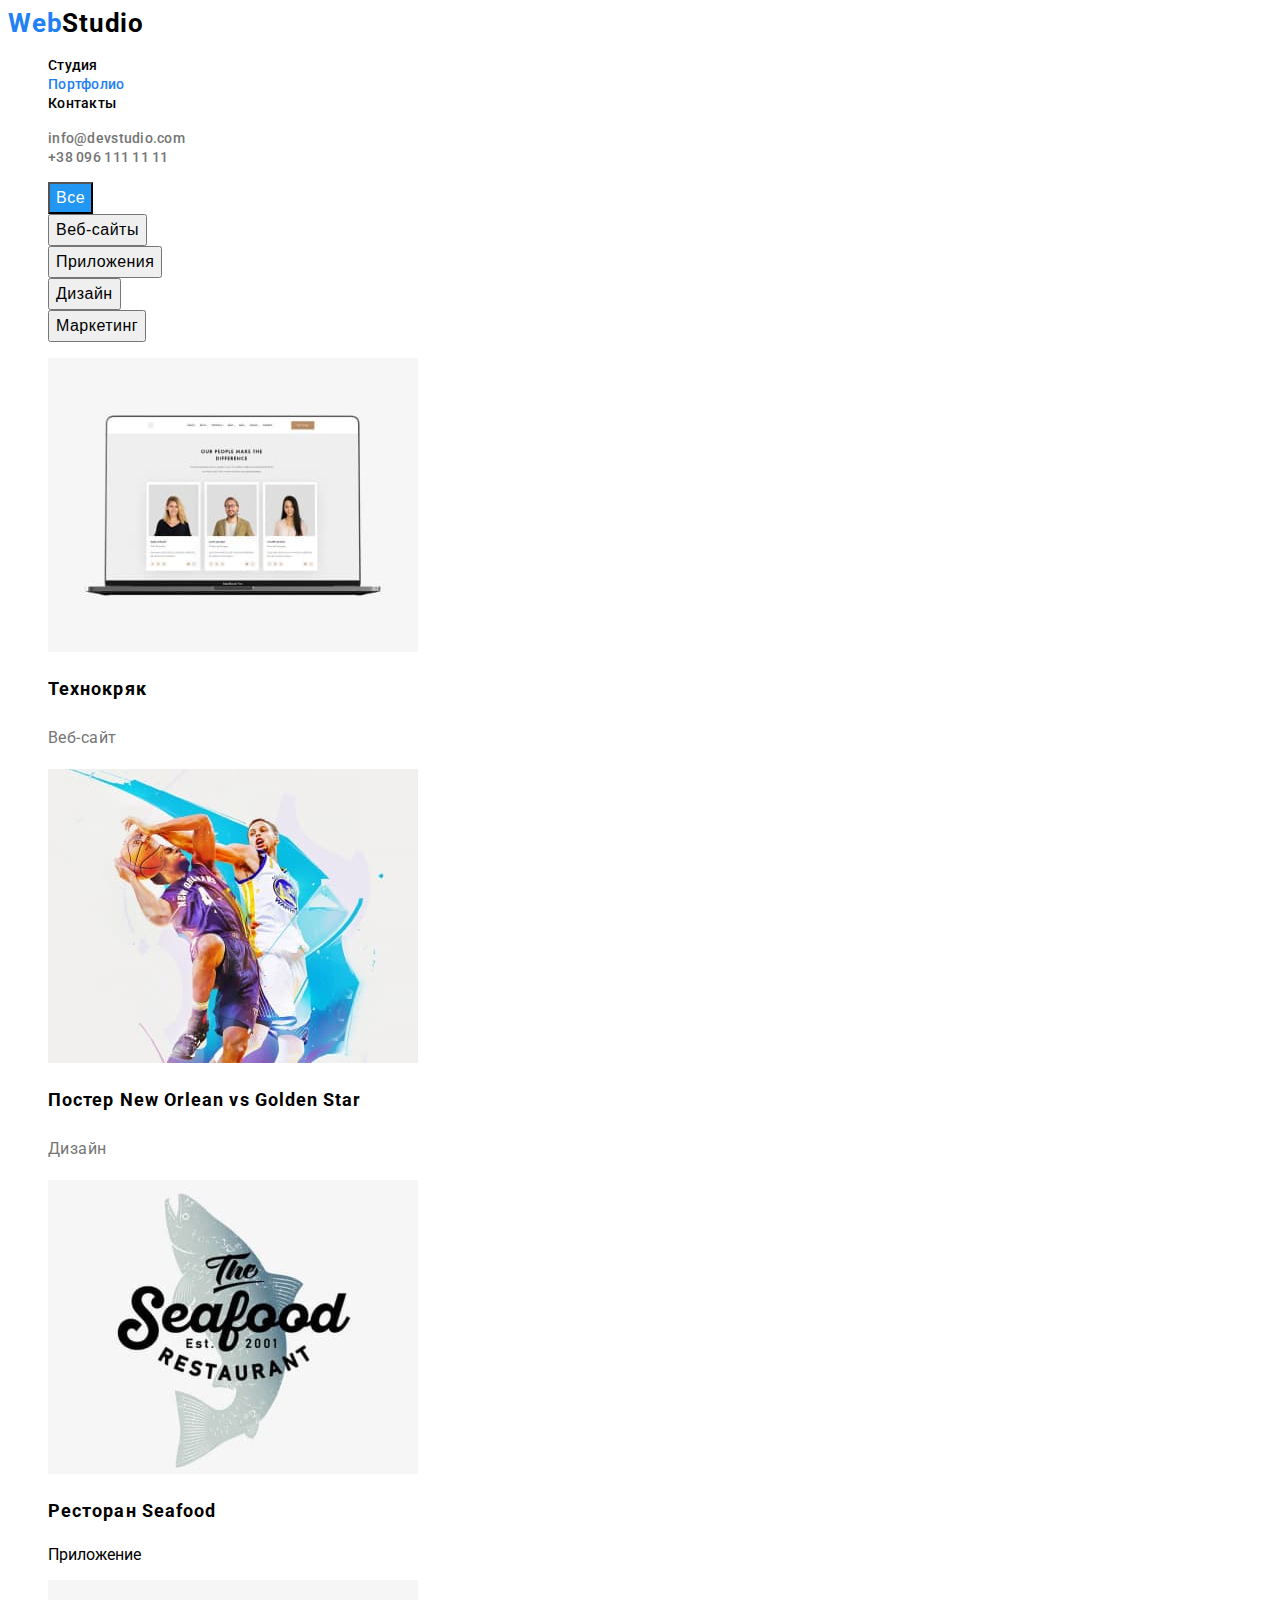
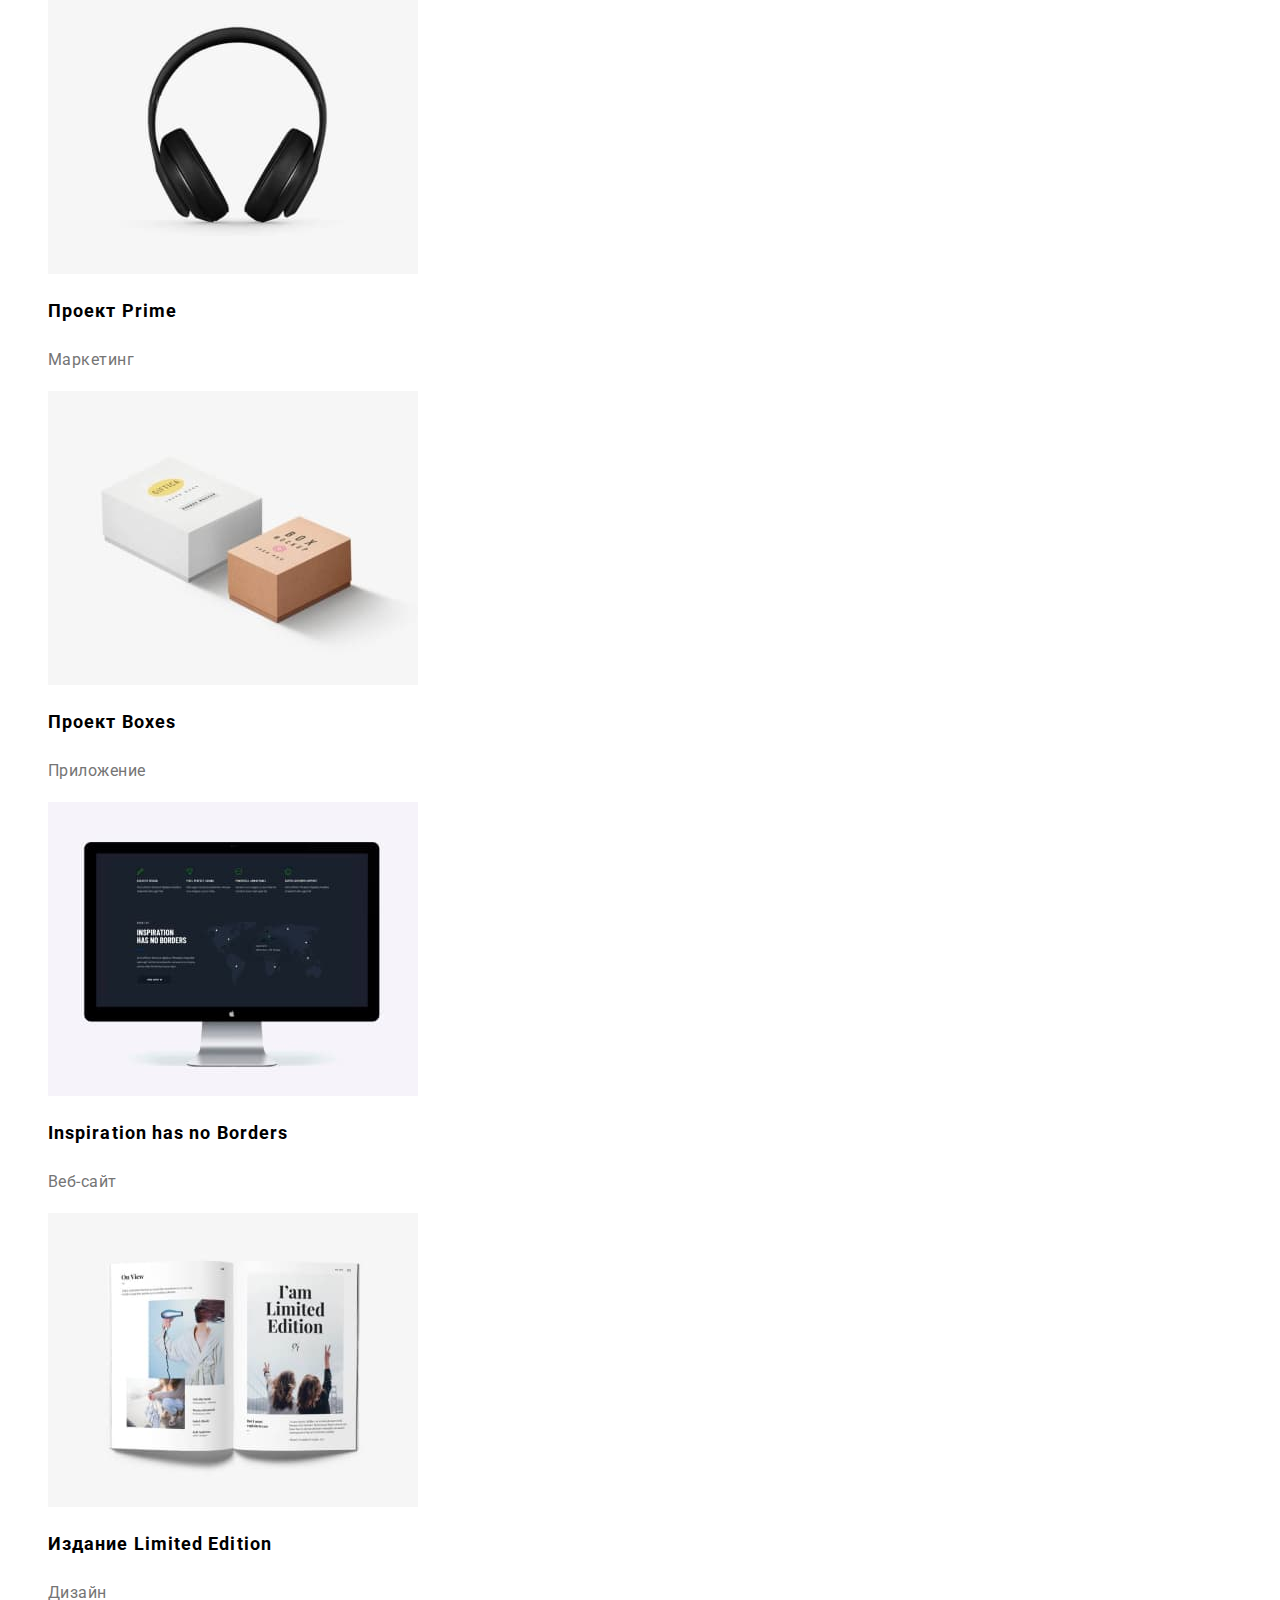
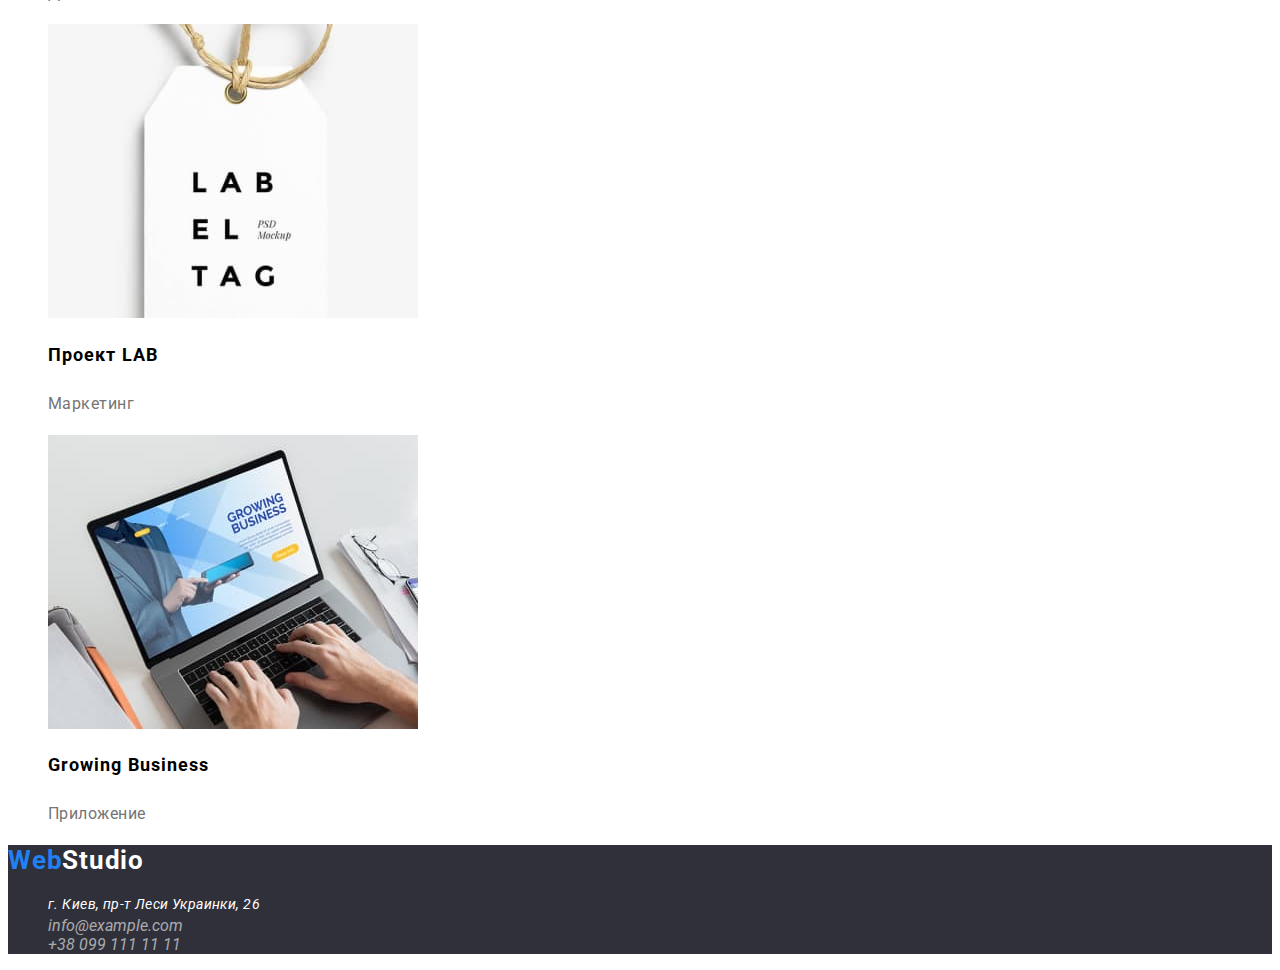
==== portfolio.html @ 6a4ec9ba "homework-2" ====
<!DOCTYPE html>
<html lang="en">
  <head>
    <meta charset="UTF-8" />
    <meta http-equiv="X-UA-Compatible" content="IE=edge" />
    <meta name="viewport" content="width=device-width, initial-scale=1.0" />
    <title>Portfolio</title>
    <!--Fonts starts-->
    <link rel="preconnect" href="https://fonts.googleapis.com" />
    <link rel="preconnect" href="https://fonts.gstatic.com" crossorigin />
    <link
      href="https://fonts.googleapis.com/css2?family=Raleway:wght@700&family=Roboto:wght@400;500;700;900&display=swap"
      rel="stylesheet"
    />
    <link rel="stylesheet" href="./css/style.css" />
    <!--Fonts ends-->
  </head>
  <body>
    <!--Header-->
    <header class="header">
      <a class="site-logo link" href="./index.html"><span class="letter">Web</span>Studio</a>
      <nav class="header-nav">
        <ul class="list">
          <li class="header-item">
            <a class="header-link link" href="./index.html">Студия</a>
          </li>
          <li class="header-item">
            <a class="header-link letter link" href="./portfolio.html">Портфолио</a>
          </li>
          <li class="header-item">
            <a class="header-link link" href="#">Контакты</a>
          </li>
        </ul>
      </nav>
      <ul class="list">
        <li class="header-item">
          <a class="header-phone link" href="mailto:info@devstudio.com">info@devstudio.com</a>
        </li>
        <li>
          <a class="header-e-mail link" href="tel:+380961111111">+38 096 111 11 11</a>
        </li>
      </ul>
    </header>
    <!--Main-->
    <main>
      <section>
        <h1 class="hidden">Portfolio</h1>
        <ul class="list">
          <li>
            <button class="portfolio-btn portfolio-another-btn" type="button">Все</button>
          </li>
          <li>
            <button class="portfolio-btn" type="button">Веб-сайты</button>
          </li>
          <li>
            <button class="portfolio-btn" type="button">Приложения</button>
          </li>
          <li>
            <button class="portfolio-btn" type="button">Дизайн</button>
          </li>
          <li>
            <button class="portfolio-btn" type="button">Маркетинг</button>
          </li>
        </ul>
        <ul class="list">
          <li>
            <a class="link" href="#">
              <p class="hidden">
                Технокряк это современная площадка распространения коронавируса. Компании используют
                эту платформу для цифрового шпионажа и атак на защищённые сервера конкурентов.
              </p>
              <img
                class="portfolio-img"
                src="./images/portfolio/1.jpg"
                alt="1"
                width="370"
                height="294"
              />
              <h2 class="portfolio-title">Технокряк</h2>
              <p class="portfolio-description">Веб-сайт</p>
            </a>
          </li>
          <li>
            <img
              class="portfolio-img"
              src="./images/portfolio/2.jpg"
              alt="2"
              width="370"
              height="294"
            />
            <h2 class="portfolio-title">Постер New Orlean vs Golden Star</h2>
            <p class="portfolio-description">Дизайн</p>
          </li>
          <li>
            <img
              class="portfolio-img"
              src="./images/portfolio/3.jpg"
              alt="3"
              width="370"
              height="294"
            />
            <h2 class="portfolio-title">Ресторан Seafood</h2>
            <p>Приложение</p>
          </li>
          <li>
            <img
              class="portfolio-img"
              src="./images/portfolio/4.jpg"
              alt="4"
              width="370"
              height="294"
            />
            <h2 class="portfolio-title">Проект Prime</h2>
            <p class="portfolio-description">Маркетинг</p>
          </li>
          <li>
            <img
              class="portfolio-img"
              src="./images/portfolio/5.jpg"
              alt="5"
              width="370"
              height="294"
            />
            <h2 class="portfolio-title">Проект Boxes</h2>
            <p class="portfolio-description">Приложение</p>
          </li>
          <li>
            <img
              class="portfolio-img"
              src="./images/portfolio/6.jpg"
              alt="6"
              width="370"
              height="294"
            />
            <h2 class="portfolio-title">Inspiration has no Borders</h2>
            <p class="portfolio-description">Веб-сайт</p>
          </li>
          <li>
            <img
              class="portfolio-img"
              src="./images/portfolio/7.jpg"
              alt="7"
              width="370"
              height="294"
            />
            <h2 class="portfolio-title">Издание Limited Edition</h2>
            <p class="portfolio-description">Дизайн</p>
          </li>
          <li>
            <img
              class="portfolio-img"
              src="./images/portfolio/8.jpg"
              alt="8"
              width="370"
              height="294"
            />
            <h2 class="portfolio-title">Проект LAB</h2>
            <p class="portfolio-description">Маркетинг</p>
          </li>
          <li>
            <img
              class="portfolio-img"
              src="./images/portfolio/9.jpg"
              alt="9"
              width="370"
              height="294"
            />
            <h2 class="portfolio-title">Growing Business</h2>
            <p class="portfolio-description">Приложение</p>
          </li>
        </ul>
      </section>
    </main>
    <!--Footer-->
    <footer class="footer">
      <a class="site-logo studio link" href="./index.html"
        ><span class="letter">Web</span>Studio
      </a>
      <address class="footer-address">
        <ul class="list">
          <li class="footer-item link">
            <a
              class="footer-link link"
              href="https://goo.gl/maps/92d465dwehXUen789"
              target="_blank"
              rel="noopener noreferrer"
              >г. Киев, пр-т Леси Украинки, 26</a
            >
          </li>
          <li class="footer-item link">
            <a
              class="footer-communication footer-communication-color link"
              href="mailto:info@example.com"
              >info@example.com</a
            >
          </li>
          <li class="footer-item link">
            <a class="footer-communication footer-communication-color link" href="tel:+380991111111"
              >+38 099 111 11 11</a
            >
          </li>
        </ul>
      </address>
    </footer>
  </body>
</html>
---- css/style.css ----
:root {
    /* fonts */
    --main-font: 'Roboto', sans-serif;
    --secondary-font: 'Raleway'', sans-serif;
  
    /* text colors */
    --main-txt-cl: #212121;
    --accent-txt-cl: #2196F3;
    --btn-txt-cl: #ffffff;
  
    /* bg colors */
    --grey-bg-cl: #F5F4FA;
    --white-bg-cl: #FFFFFF;
    --black-bg-cl: #2F303A;
  
    /* others */
  }

body {
    font-family: var(--main-font);
    color: var(--main-txt-cl);
}

/*Reset styles*/

.list {
    list-style: none;
}

.link {
    text-decoration: none;
    color: currentColor;
}   

/*Base styles*/

.hidden {
    display: none;
}

.letter {
    color: #2180f3;
}

.main-title {
    font-size: 44px;
    line-height: 60px;
    letter-spacing: 0.06em;
    text-transform: uppercase;
    color: #ffff;
}

.section-title {
    font-size: 36px;
    line-height: 42px;
    letter-spacing: 0.03em;
}

.main-btn {
    font-family: var(--main-font);
    font-weight: 700;
    font-size: 16px;
    line-height: 30px;
    display: flex;
    align-items: center;
    text-align: center;
    letter-spacing: 0.06em;
    cursor: pointer;
    background-color: var(--accent-txt-cl);
    color: #FFFFFF;
}

.main-btn:hover,
.main-btn:focus {
    color: var(--btn-txt-cl);
    background-color: #2180f3;
}

/*Header*/

.site-logo {
    font-family: var(--secondary-font);
    font-weight: 700;
    font-size: 26px;
    line-height: 31px;
    letter-spacing: 0.03em;
}

.studio {
    color: #FFFFFF;
}

.header-link {
    font-weight: 500;
    font-size: 14px;
    line-height: 16px;
    letter-spacing: 0.02em;
}

.header-phone,
.header-e-mail {
    font-weight: 500;
    font-size: 14px;
    line-height: 16px;
    letter-spacing: 0.02em;
    color: #757575;
}

.header-link:hover,
.header-link:focus,
.header-phone:hover,
.header-phone:focus,
.header-e-mail:hover,
.header-e-mail:focus {
    color: var(--accent-txt-cl);
}

.header-link:current {
    color: var(--accent-txt-cl);
}

/*Main*/ 

.main {
    background-color: var(--black-bg-cl);
}

/*Peculiarities*/

.peculiarities-title {
    font-weight: 700;
    font-size: 14px;
    line-height: 16px;
    letter-spacing: 0.03em;
    text-transform: uppercase;
}

.peculiarities-text {
    font-size: 14px;
    line-height: 24px;
    letter-spacing: 0.03em;
    color: #757575;
}

/*Our Team*/

.our-team {
    background-color: var(--grey-bg-cl);
}

.our-team-stuff {
    font-weight: 500;
    font-size: 16px;
    line-height: 19px;
    letter-spacing: 0.03em;
}

.our-team-professions {
    font-size: 16px;
    line-height: 19px;
    letter-spacing: 0.03em;
    color: #757575;
}

/*Footer*/

.footer {
    background-color: var(--black-bg-cl);
}

.footer-link {
    font-weight: 400;
    font-size: 14px;
    line-height: 24px;
    letter-spacing: 0.03em;
    color: #FFFFFF;
}

.footer-comunication {
    font-weight: 400;
    font-size: 14px;
    line-height: 24px;
    letter-spacing: 0.03em;

}

.footer-communication-color {
    color: rgba(255, 255, 255, 0.6);
}

.footer-link:hover,
.footer-link:focus,
.footer-communication:hover,
.footer-communication:focus {
    color: #2196F3;
}

/*Portfolio*/

.portfolio-btn {
    font-style: var(--main-font);
    font-weight: 500;   
    font-size: 16px;
    line-height: 26px;
    letter-spacing: 0.03em; 
}

.portfolio-btn:hover,
.portfolio-btn:focus {
    background-color: var(--accent-txt-cl);
    color: #FFFFFF;
}

.portfolio-another-btn {
    color: #FFFFFF;
    background-color: var(--accent-txt-cl);
}

.portfolio-title {
    font-weight: 700;
    font-size: 18px;
    line-height: 36px;
    letter-spacing: 0.06em;
}

.portfolio-description {
    font-weight: 400;
    font-size: 16px;
    line-height: 30px;
    letter-spacing: 0.03em;
    color: #757575;
}
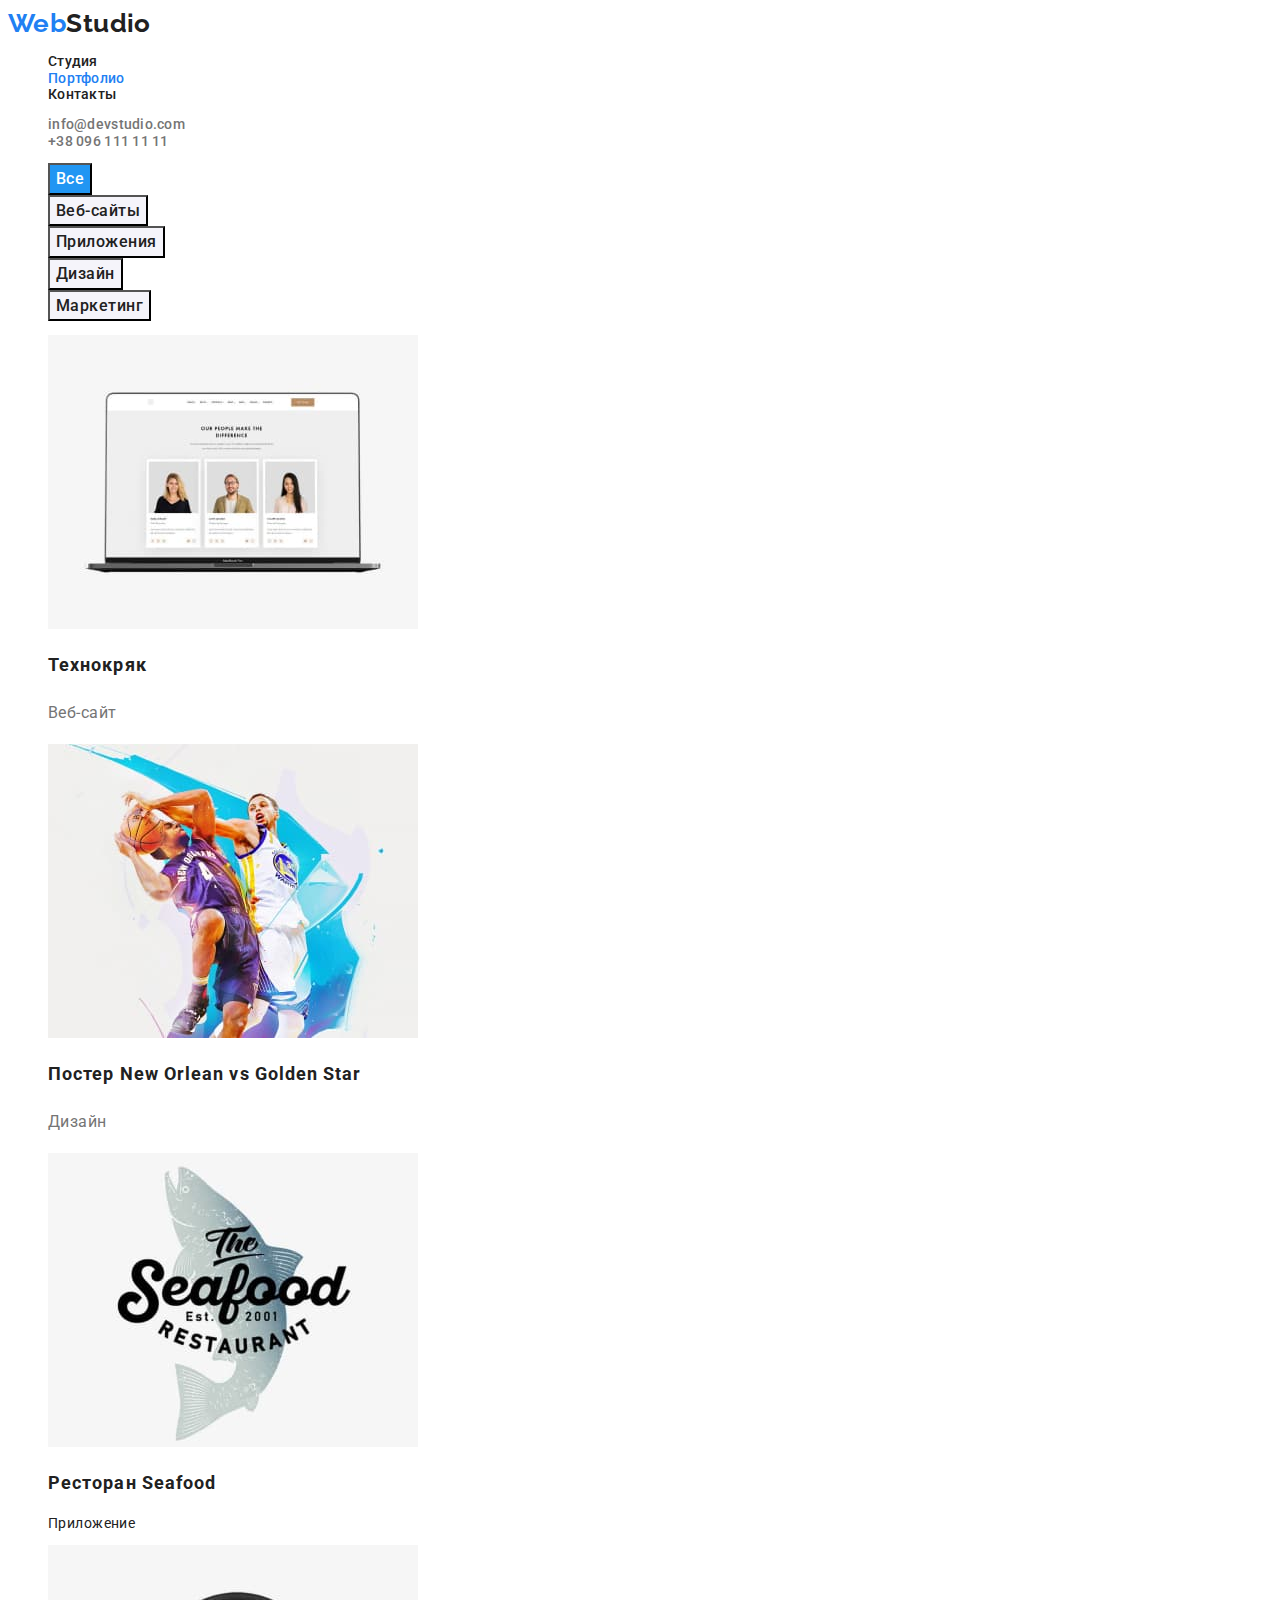
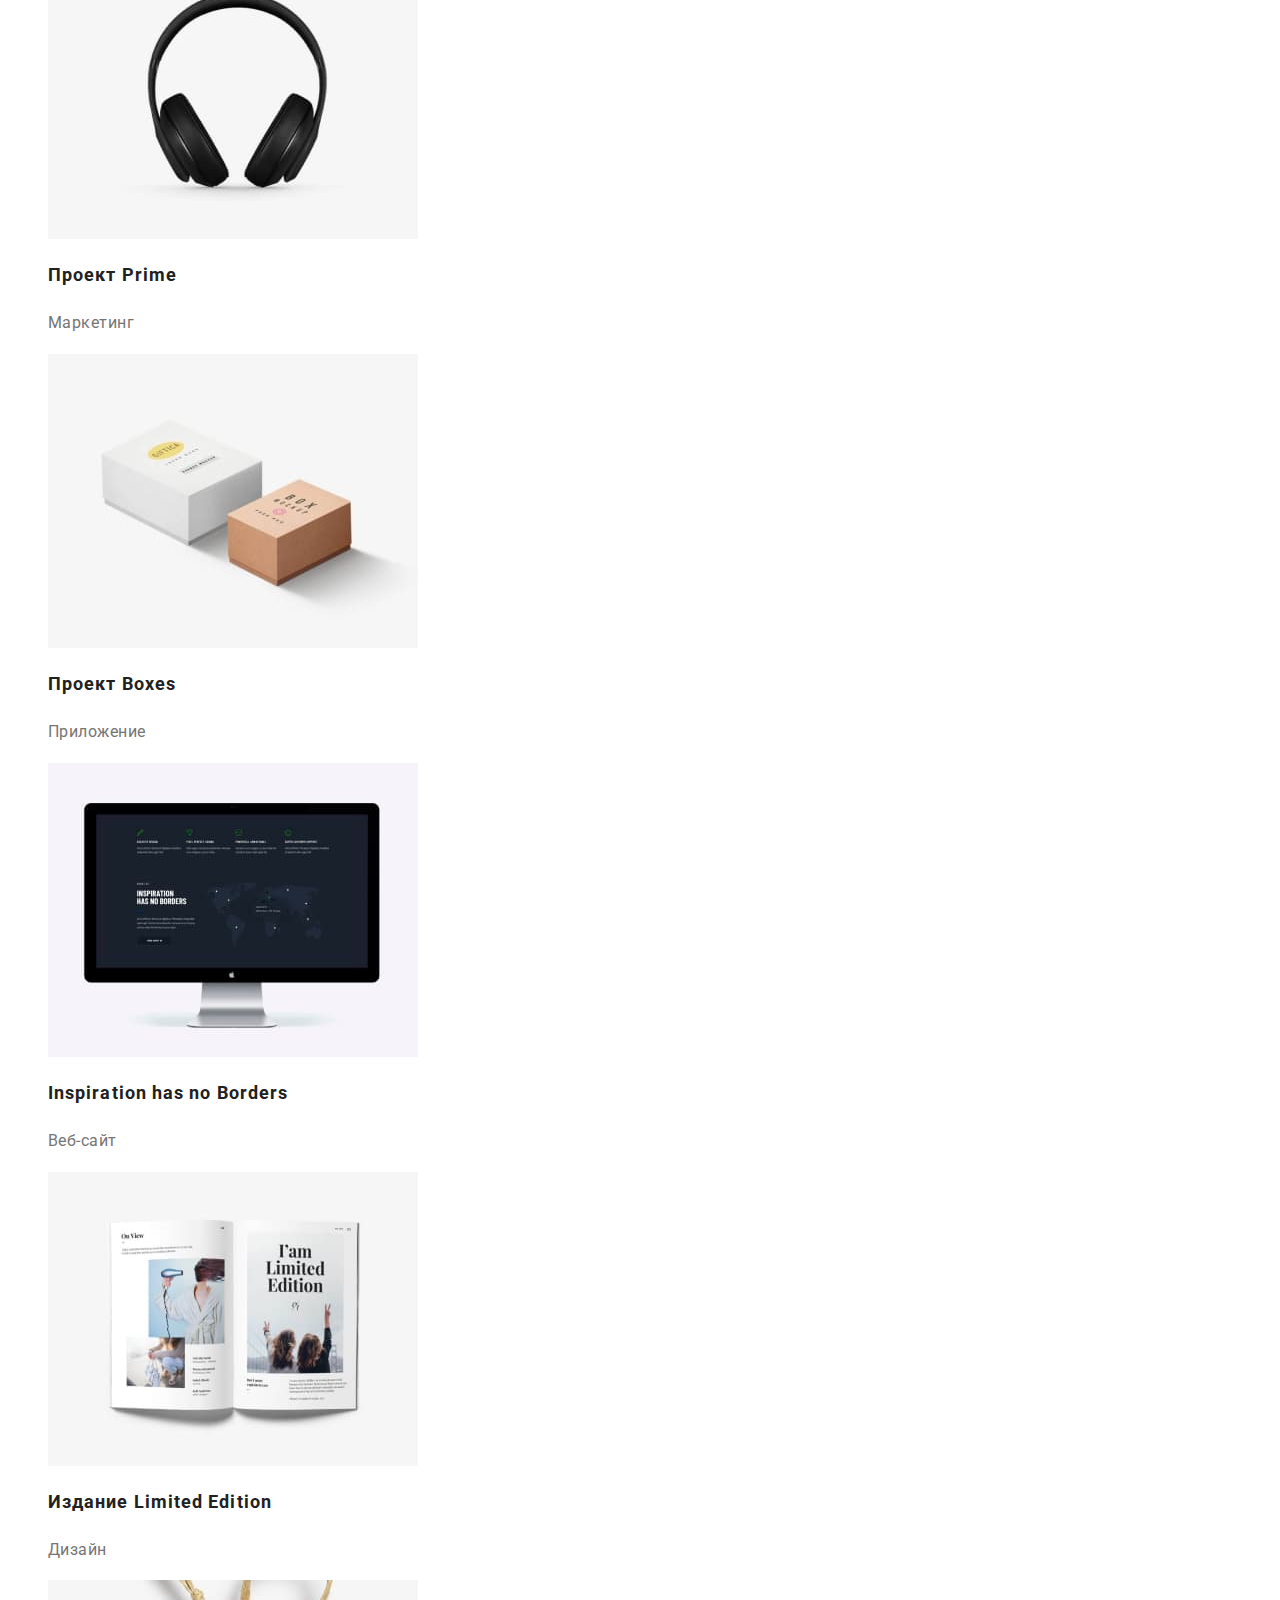
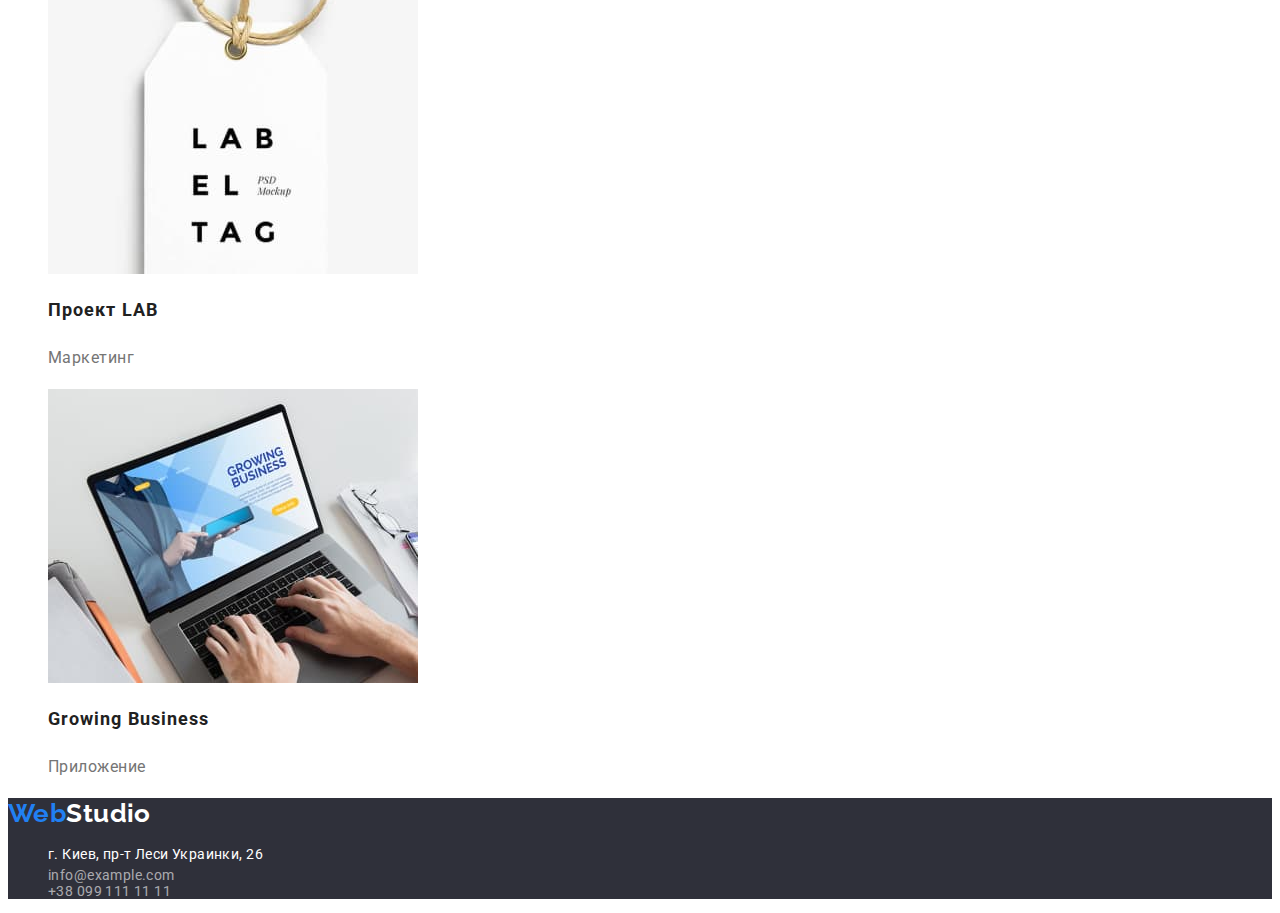
==== commit ddb4abe6: "homework-2" ====
--- a/portfolio.html
+++ b/portfolio.html
@@ -65,14 +65,10 @@
         <ul class="list">
           <li>
             <a class="link" href="#">
-              <p class="hidden">
-                Технокряк это современная площадка распространения коронавируса. Компании используют
-                эту платформу для цифрового шпионажа и атак на защищённые сервера конкурентов.
-              </p>
               <img
                 class="portfolio-img"
                 src="./images/portfolio/1.jpg"
-                alt="1"
+                alt="Веб-сайт Технокряк"
                 width="370"
                 height="294"
               />
@@ -84,7 +80,7 @@
             <img
               class="portfolio-img"
               src="./images/portfolio/2.jpg"
-              alt="2"
+              alt="Постер New Orlean vs Golden Star"
               width="370"
               height="294"
             />
@@ -95,7 +91,7 @@
             <img
               class="portfolio-img"
               src="./images/portfolio/3.jpg"
-              alt="3"
+              alt="Приложение Seafood"
               width="370"
               height="294"
             />
@@ -106,7 +102,7 @@
             <img
               class="portfolio-img"
               src="./images/portfolio/4.jpg"
-              alt="4"
+              alt="Проект Prime"
               width="370"
               height="294"
             />
@@ -117,7 +113,7 @@
             <img
               class="portfolio-img"
               src="./images/portfolio/5.jpg"
-              alt="5"
+              alt="Приложение Boxes"
               width="370"
               height="294"
             />
@@ -128,7 +124,7 @@
             <img
               class="portfolio-img"
               src="./images/portfolio/6.jpg"
-              alt="6"
+              alt="Веб-сайт Inspiration has no Borders"
               width="370"
               height="294"
             />
@@ -139,7 +135,7 @@
             <img
               class="portfolio-img"
               src="./images/portfolio/7.jpg"
-              alt="7"
+              alt="Издание Limited Edition"
               width="370"
               height="294"
             />
@@ -150,7 +146,7 @@
             <img
               class="portfolio-img"
               src="./images/portfolio/8.jpg"
-              alt="8"
+              alt="Проект LAB"
               width="370"
               height="294"
             />
@@ -161,7 +157,7 @@
             <img
               class="portfolio-img"
               src="./images/portfolio/9.jpg"
-              alt="9"
+              alt="Приложение Проект LAB"
               width="370"
               height="294"
             />
@@ -180,7 +176,7 @@
         <ul class="list">
           <li class="footer-item link">
             <a
-              class="footer-link link"
+              class="footer-communication footer-link link"
               href="https://goo.gl/maps/92d465dwehXUen789"
               target="_blank"
               rel="noopener noreferrer"
--- a/css/style.css
+++ b/css/style.css
@@ -1,7 +1,7 @@
 :root {
     /* fonts */
     --main-font: 'Roboto', sans-serif;
-    --secondary-font: 'Raleway'', sans-serif;
+    --secondary-font: 'Raleway', sans-serif;
   
     /* text colors */
     --main-txt-cl: #212121;
@@ -19,7 +19,24 @@
 body {
     font-family: var(--main-font);
     color: var(--main-txt-cl);
-}
+    background-color: var(--white-bg-cl);
+    font-size: 14px;
+    letter-spacing: 0.03em;
+}
+
+.hidden {
+    position: absolute;
+    width: 1px;
+    height: 1px;
+    margin: -1px;
+    border: 0;
+    padding: 0;
+    
+    white-space: nowrap;
+    clip-path: inset(100%);
+    clip: rect(0 0 0 0);
+    overflow: hidden;
+  }
 
 /*Reset styles*/
 
@@ -34,33 +51,28 @@
 
 /*Base styles*/
 
-.hidden {
-    display: none;
-}
-
 .letter {
     color: #2180f3;
 }
 
 .main-title {
     font-size: 44px;
-    line-height: 60px;
+    line-height: 1.3;
     letter-spacing: 0.06em;
     text-transform: uppercase;
-    color: #ffff;
+    color: var(--btn-txt-cl);
 }
 
 .section-title {
     font-size: 36px;
-    line-height: 42px;
-    letter-spacing: 0.03em;
+    line-height: 1.1;
 }
 
 .main-btn {
     font-family: var(--main-font);
     font-weight: 700;
     font-size: 16px;
-    line-height: 30px;
+    line-height: 1.8;
     display: flex;
     align-items: center;
     text-align: center;
@@ -73,7 +85,7 @@
 .main-btn:hover,
 .main-btn:focus {
     color: var(--btn-txt-cl);
-    background-color: #2180f3;
+    background-color: #0d6ee6;
 }
 
 /*Header*/
@@ -82,8 +94,7 @@
     font-family: var(--secondary-font);
     font-weight: 700;
     font-size: 26px;
-    line-height: 31px;
-    letter-spacing: 0.03em;
+    line-height: 1.2;
 }
 
 .studio {
@@ -93,7 +104,7 @@
 .header-link {
     font-weight: 500;
     font-size: 14px;
-    line-height: 16px;
+    line-height: 1.1;
     letter-spacing: 0.02em;
 }
 
@@ -101,7 +112,7 @@
 .header-e-mail {
     font-weight: 500;
     font-size: 14px;
-    line-height: 16px;
+    line-height: 1.1;
     letter-spacing: 0.02em;
     color: #757575;
 }
@@ -130,15 +141,13 @@
 .peculiarities-title {
     font-weight: 700;
     font-size: 14px;
-    line-height: 16px;
-    letter-spacing: 0.03em;
+    line-height: 1.1;
     text-transform: uppercase;
 }
 
 .peculiarities-text {
     font-size: 14px;
-    line-height: 24px;
-    letter-spacing: 0.03em;
+    line-height: 1.7;
     color: #757575;
 }
 
@@ -151,14 +160,12 @@
 .our-team-stuff {
     font-weight: 500;
     font-size: 16px;
-    line-height: 19px;
-    letter-spacing: 0.03em;
+    line-height: 1.1;
 }
 
 .our-team-professions {
     font-size: 16px;
-    line-height: 19px;
-    letter-spacing: 0.03em;
+    line-height: 1.1;
     color: #757575;
 }
 
@@ -168,20 +175,21 @@
     background-color: var(--black-bg-cl);
 }
 
+.footer-address {
+    font-style: normal;
+}
+
 .footer-link {
     font-weight: 400;
     font-size: 14px;
-    line-height: 24px;
-    letter-spacing: 0.03em;
-    color: #FFFFFF;
-}
-
-.footer-comunication {
+    line-height: 1.7;
+    color: #FFFFFF;
+}
+
+.footer-counication {
     font-weight: 400;
     font-size: 14px;
-    line-height: 24px;
-    letter-spacing: 0.03em;
-
+    line-height: 1.7;
 }
 
 .footer-communication-color {
@@ -192,17 +200,20 @@
 .footer-link:focus,
 .footer-communication:hover,
 .footer-communication:focus {
-    color: #2196F3;
+    color: var(--accent-txt-cl);
 }
 
 /*Portfolio*/
 
 .portfolio-btn {
-    font-style: var(--main-font);
+    font-family: var(--main-font);
     font-weight: 500;   
     font-size: 16px;
-    line-height: 26px;
+    line-height: 1.6;
     letter-spacing: 0.03em; 
+    cursor: pointer;
+    color: #212121;
+    background-color: #F5F4FA;
 }
 
 .portfolio-btn:hover,
@@ -219,14 +230,13 @@
 .portfolio-title {
     font-weight: 700;
     font-size: 18px;
-    line-height: 36px;
+    line-height: 2;
     letter-spacing: 0.06em;
 }
 
 .portfolio-description {
-    font-weight: 400;
-    font-size: 16px;
-    line-height: 30px;
+    font-size: 16px;
+    line-height: 1.8;
     letter-spacing: 0.03em;
     color: #757575;
 }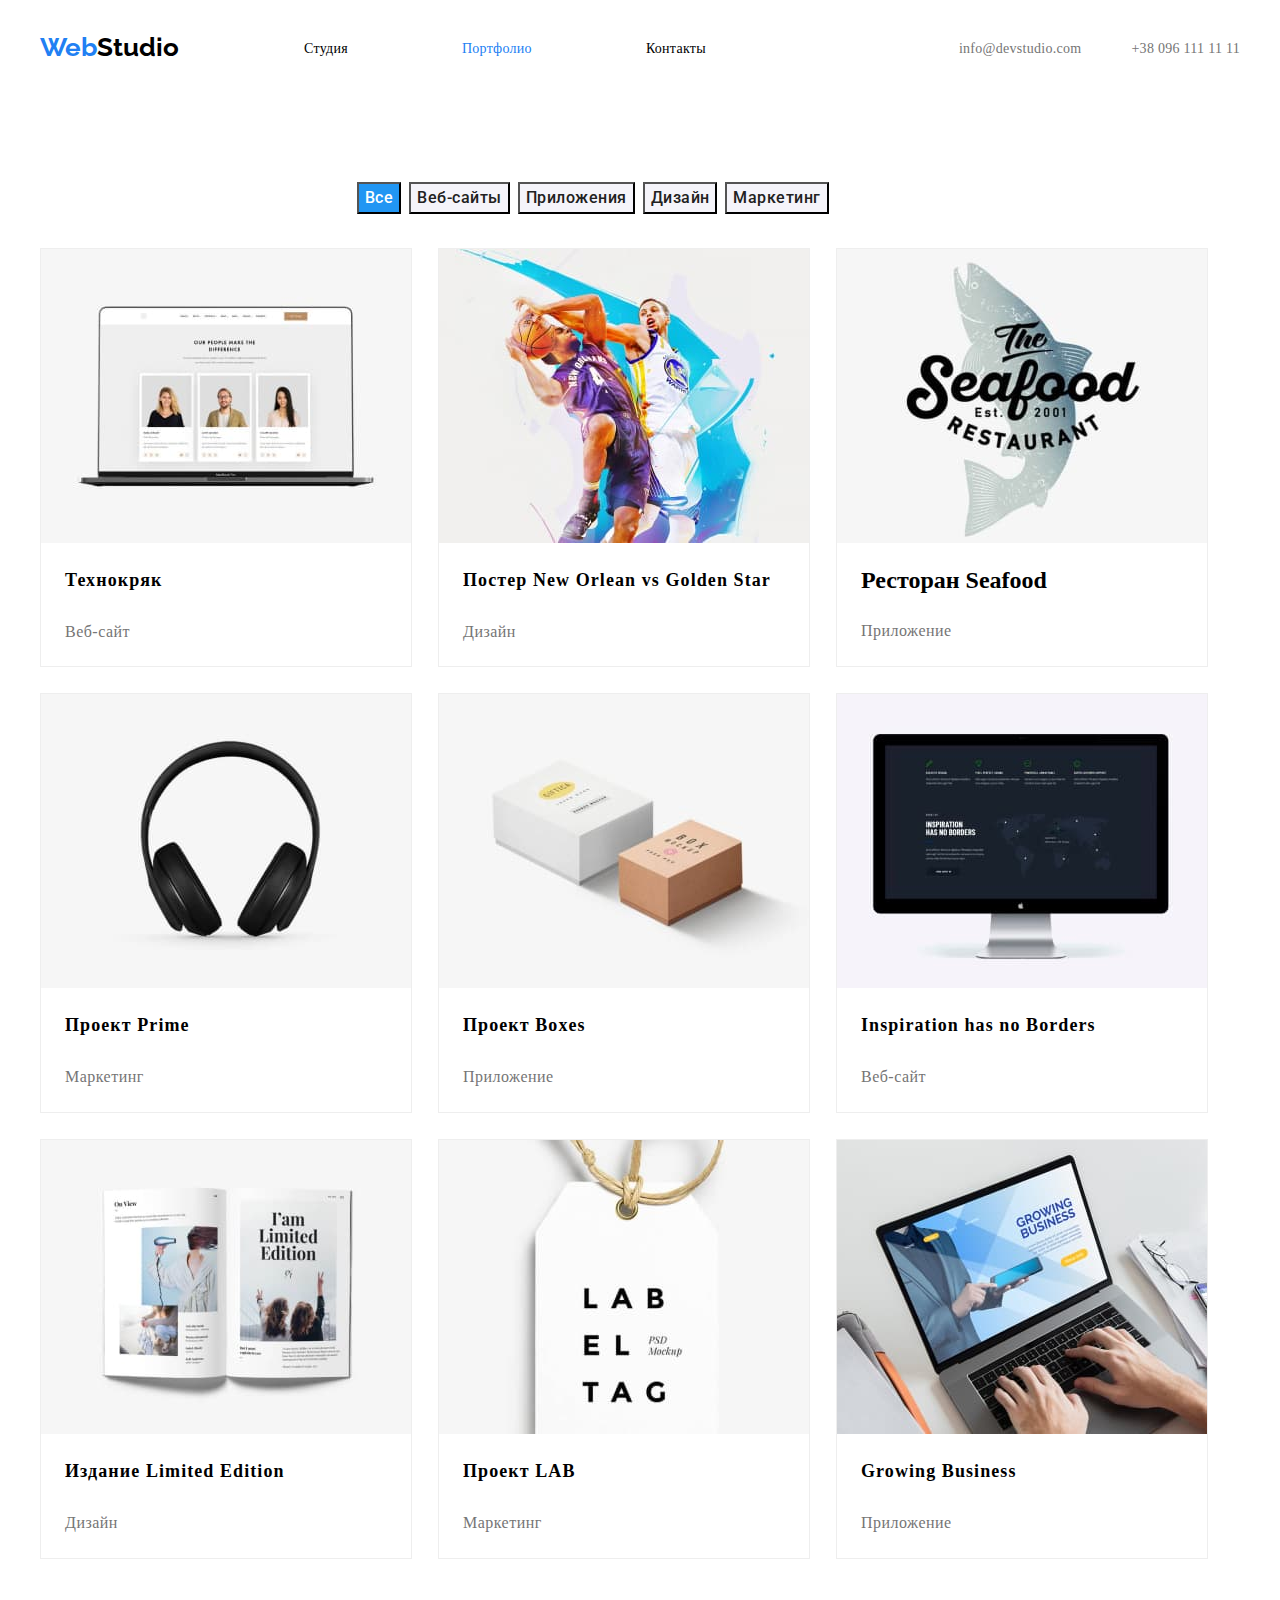
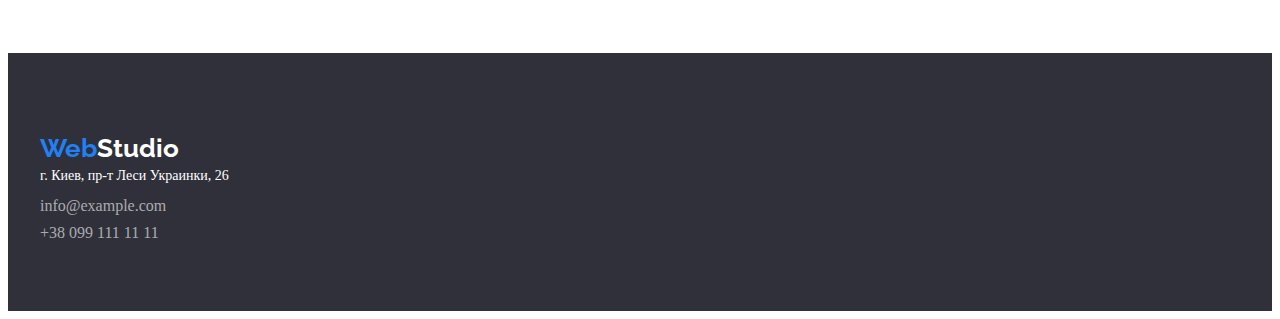
==== commit 832be15f: "homework-3" ====
--- a/portfolio.html
+++ b/portfolio.html
@@ -4,7 +4,7 @@
     <meta charset="UTF-8" />
     <meta http-equiv="X-UA-Compatible" content="IE=edge" />
     <meta name="viewport" content="width=device-width, initial-scale=1.0" />
-    <title>Portfolio</title>
+    <title>Studio</title>
     <!--Fonts starts-->
     <link rel="preconnect" href="https://fonts.googleapis.com" />
     <link rel="preconnect" href="https://fonts.gstatic.com" crossorigin />
@@ -13,190 +13,207 @@
       rel="stylesheet"
     />
     <link rel="stylesheet" href="./css/style.css" />
-    <!--Fonts ends-->
+    <!--Fonts starts-->
+    <!--Normalize starts-->
+    <link
+      rel="stylesheet"
+      href="https://cdnjs.cloudflare.com/ajax/libs/modern-normalize/1.1.0/modern-normalize.min.css"
+      integrity="sha512-wpPYUAdjBVSE4KJnH1VR1HeZfpl1ub8YT/NKx4PuQ5NmX2tKuGu6U/JRp5y+Y8XG2tV+wKQpNHVUX03MfMFn9Q=="
+      crossorigin="anonymous"
+      referrerpolicy="no-referrer"
+    />
+    <!--Normalize ends-->
   </head>
   <body>
     <!--Header-->
     <header class="header">
-      <a class="site-logo link" href="./index.html"><span class="letter">Web</span>Studio</a>
-      <nav class="header-nav">
-        <ul class="list">
-          <li class="header-item">
-            <a class="header-link link" href="./index.html">Студия</a>
+      <div class="container header-container">
+        <a class="site-logo link" href="./index.html"><span class="letter">Web</span>Studio</a>
+        <nav class="header-nav">
+          <ul class="header-list list">
+            <li class="header-item">
+              <a class="header-link link" href="./index.html">Студия</a>
+            </li>
+            <li class="header-item">
+              <a class="header-link letter link" href="./portfolio.html">Портфолио</a>
+            </li>
+            <li class="header-item">
+              <a class="header-link link" href="#">Контакты</a>
+            </li>
+          </ul>
+        </nav>
+        <ul class="header-list list">
+          <li>
+            <a class="header-phone contacts-color link" href="mailto:info@devstudio.com"
+              >info@devstudio.com</a
+            >
           </li>
-          <li class="header-item">
-            <a class="header-link letter link" href="./portfolio.html">Портфолио</a>
-          </li>
-          <li class="header-item">
-            <a class="header-link link" href="#">Контакты</a>
+          <li>
+            <a class="header-e-mail contacts-color link" href="tel:+380961111111">+38 096 111 11 11</a>
           </li>
         </ul>
-      </nav>
-      <ul class="list">
-        <li class="header-item">
-          <a class="header-phone link" href="mailto:info@devstudio.com">info@devstudio.com</a>
-        </li>
-        <li>
-          <a class="header-e-mail link" href="tel:+380961111111">+38 096 111 11 11</a>
-        </li>
-      </ul>
+      </div>
     </header>
     <!--Main-->
     <main>
-      <section>
+      <section class="portfolio">
         <h1 class="hidden">Portfolio</h1>
-        <ul class="list">
-          <li>
-            <button class="portfolio-btn portfolio-another-btn" type="button">Все</button>
-          </li>
-          <li>
-            <button class="portfolio-btn" type="button">Веб-сайты</button>
-          </li>
-          <li>
-            <button class="portfolio-btn" type="button">Приложения</button>
-          </li>
-          <li>
-            <button class="portfolio-btn" type="button">Дизайн</button>
-          </li>
-          <li>
-            <button class="portfolio-btn" type="button">Маркетинг</button>
-          </li>
-        </ul>
-        <ul class="list">
-          <li>
-            <a class="link" href="#">
-              <img
-                class="portfolio-img"
-                src="./images/portfolio/1.jpg"
-                alt="Веб-сайт Технокряк"
-                width="370"
-                height="294"
-              />
-              <h2 class="portfolio-title">Технокряк</h2>
-              <p class="portfolio-description">Веб-сайт</p>
-            </a>
-          </li>
-          <li>
-            <img
-              class="portfolio-img"
-              src="./images/portfolio/2.jpg"
-              alt="Постер New Orlean vs Golden Star"
-              width="370"
-              height="294"
-            />
-            <h2 class="portfolio-title">Постер New Orlean vs Golden Star</h2>
-            <p class="portfolio-description">Дизайн</p>
-          </li>
-          <li>
-            <img
-              class="portfolio-img"
-              src="./images/portfolio/3.jpg"
-              alt="Приложение Seafood"
-              width="370"
-              height="294"
-            />
-            <h2 class="portfolio-title">Ресторан Seafood</h2>
-            <p>Приложение</p>
-          </li>
-          <li>
-            <img
-              class="portfolio-img"
-              src="./images/portfolio/4.jpg"
-              alt="Проект Prime"
-              width="370"
-              height="294"
-            />
-            <h2 class="portfolio-title">Проект Prime</h2>
-            <p class="portfolio-description">Маркетинг</p>
-          </li>
-          <li>
-            <img
-              class="portfolio-img"
-              src="./images/portfolio/5.jpg"
-              alt="Приложение Boxes"
-              width="370"
-              height="294"
-            />
-            <h2 class="portfolio-title">Проект Boxes</h2>
-            <p class="portfolio-description">Приложение</p>
-          </li>
-          <li>
-            <img
-              class="portfolio-img"
-              src="./images/portfolio/6.jpg"
-              alt="Веб-сайт Inspiration has no Borders"
-              width="370"
-              height="294"
-            />
-            <h2 class="portfolio-title">Inspiration has no Borders</h2>
-            <p class="portfolio-description">Веб-сайт</p>
-          </li>
-          <li>
-            <img
-              class="portfolio-img"
-              src="./images/portfolio/7.jpg"
-              alt="Издание Limited Edition"
-              width="370"
-              height="294"
-            />
-            <h2 class="portfolio-title">Издание Limited Edition</h2>
-            <p class="portfolio-description">Дизайн</p>
-          </li>
-          <li>
-            <img
-              class="portfolio-img"
-              src="./images/portfolio/8.jpg"
-              alt="Проект LAB"
-              width="370"
-              height="294"
-            />
-            <h2 class="portfolio-title">Проект LAB</h2>
-            <p class="portfolio-description">Маркетинг</p>
-          </li>
-          <li>
-            <img
-              class="portfolio-img"
-              src="./images/portfolio/9.jpg"
-              alt="Приложение Проект LAB"
-              width="370"
-              height="294"
-            />
-            <h2 class="portfolio-title">Growing Business</h2>
-            <p class="portfolio-description">Приложение</p>
-          </li>
-        </ul>
+        <div class="container">
+          <ul class="list portfolio-btn-list">
+            <li>
+              <button class="portfolio-btn portfolio-another-btn" type="button">Все</button>
+            </li>
+            <li>
+              <button class="portfolio-btn" type="button">Веб-сайты</button>
+            </li>
+            <li>
+              <button class="portfolio-btn" type="button">Приложения</button>
+            </li>
+            <li>
+              <button class="portfolio-btn" type="button">Дизайн</button>
+            </li>
+            <li>
+              <button class="portfolio-btn" type="button">Маркетинг</button>
+            </li>
+          </ul>
+          <ul class="list portfolio-list">
+            <li class="portfolio-item">
+              <a class="link" href="#">
+                <img
+                  class="portfolio-img"
+                  src="./images/portfolio/1.jpg"
+                  alt="Веб-сайт Технокряк"
+                  width="370"
+                  height="294"
+                />
+                <h2 class="portfolio-padding portfolio-title">Технокряк</h2>
+                <p class="portfolio-padding portfolio-description">Веб-сайт</p>
+              </a>
+            </li>
+            <li class="portfolio-item">
+              <img
+                class="portfolio-img"
+                src="./images/portfolio/2.jpg"
+                alt="Постер New Orlean vs Golden Star"
+                width="370"
+                height="294"
+              />
+              <h2 class="portfolio-padding portfolio-title">Постер New Orlean vs Golden Star</h2>
+              <p class="portfolio-padding portfolio-description">Дизайн</p>
+            </li>
+            <li class="portfolio-item">
+              <img
+                class="portfolio-img"
+                src="./images/portfolio/3.jpg"
+                alt="Приложение Seafood"
+                width="370"
+                height="294"
+              />
+              <h2 class="portfolio-padding portfolio-padding">Ресторан Seafood</h2>
+              <p class="portfolio-padding portfolio-description">Приложение</p>
+            </li>
+            <li class="portfolio-item">
+              <img
+                class="portfolio-img"
+                src="./images/portfolio/4.jpg"
+                alt="Проект Prime"
+                width="370"
+                height="294"
+              />
+              <h2 class="portfolio-padding portfolio-title">Проект Prime</h2>
+              <p class="portfolio-padding portfolio-description">Маркетинг</p>
+            </li>
+            <li class="portfolio-item">
+              <img
+                class="portfolio-img"
+                src="./images/portfolio/5.jpg"
+                alt="Приложение Boxes"
+                width="370"
+                height="294"
+              />
+              <h2 class="portfolio-padding portfolio-title">Проект Boxes</h2>
+              <p class="portfolio-padding portfolio-description">Приложение</p>
+            </li>
+            <li class="portfolio-item">
+              <img
+                class="portfolio-img"
+                src="./images/portfolio/6.jpg"
+                alt="Веб-сайт Inspiration has no Borders"
+                width="370"
+                height="294"
+              />
+              <h2 class="portfolio-padding portfolio-title">Inspiration has no Borders</h2>
+              <p class="portfolio-padding portfolio-description">Веб-сайт</p>
+            </li>
+            <li class="portfolio-item">
+              <img
+                class="portfolio-img"
+                src="./images/portfolio/7.jpg"
+                alt="Издание Limited Edition"
+                width="370"
+                height="294"
+              />
+              <h2 class="portfolio-padding portfolio-title">Издание Limited Edition</h2>
+              <p class="portfolio-padding portfolio-description">Дизайн</p>
+            </li>
+            <li class="portfolio-item">
+              <img
+                class="portfolio-img"
+                src="./images/portfolio/8.jpg"
+                alt="Проект LAB"
+                width="370"
+                height="294"
+              />
+              <h2 class="portfolio-padding portfolio-title">Проект LAB</h2>
+              <p class="portfolio-padding portfolio-description">Маркетинг</p>
+            </li>
+            <li class="portfolio-item">
+              <img
+                class="portfolio-img"
+                src="./images/portfolio/9.jpg"
+                alt="Приложение Проект LAB"
+                width="370"
+                height="294"
+              />
+              <h2 class="portfolio-padding portfolio-title">Growing Business</h2>
+              <p class="portfolio-padding portfolio-description">Приложение</p>
+            </li>
+          </ul>
+        </div>
       </section>
     </main>
     <!--Footer-->
     <footer class="footer">
-      <a class="site-logo studio link" href="./index.html"
-        ><span class="letter">Web</span>Studio
-      </a>
-      <address class="footer-address">
-        <ul class="list">
-          <li class="footer-item link">
-            <a
-              class="footer-communication footer-link link"
-              href="https://goo.gl/maps/92d465dwehXUen789"
-              target="_blank"
-              rel="noopener noreferrer"
-              >г. Киев, пр-т Леси Украинки, 26</a
-            >
-          </li>
-          <li class="footer-item link">
-            <a
-              class="footer-communication footer-communication-color link"
-              href="mailto:info@example.com"
-              >info@example.com</a
-            >
-          </li>
-          <li class="footer-item link">
-            <a class="footer-communication footer-communication-color link" href="tel:+380991111111"
-              >+38 099 111 11 11</a
-            >
-          </li>
-        </ul>
-      </address>
+      <div class="container">
+        <a class="site-logo studio link" href="./index.html"
+          ><span class="letter">Web</span>Studio
+        </a>
+        <address class="footer-address">
+          <ul class="list">
+            <li class="footer-item link">
+              <a
+                class="footer-communication footer-link link"
+                href="https://goo.gl/maps/92d465dwehXUen789"
+                target="_blank"
+                rel="noopener noreferrer"
+                >г. Киев, пр-т Леси Украинки, 26</a
+              >
+            </li>
+            <li class="footer-item link">
+              <a
+                class="footer-communication footer-communication-color link"
+                href="mailto:info@example.com"
+                >info@example.com</a
+              >
+            </li>
+            <li class="footer-item link">
+              <a class="footer-communication footer-communication-color link" href="tel:+380991111111"
+                >+38 099 111 11 11</a
+              >
+            </li>
+          </ul>
+        </address>
+      <div>
     </footer>
   </body>
 </html>
--- a/css/style.css
+++ b/css/style.css
@@ -1,120 +1,119 @@
 :root {
-    /* fonts */
-    --main-font: 'Roboto', sans-serif;
-    --secondary-font: 'Raleway', sans-serif;
-  
-    /* text colors */
-    --main-txt-cl: #212121;
-    --accent-txt-cl: #2196F3;
-    --btn-txt-cl: #ffffff;
-  
-    /* bg colors */
-    --grey-bg-cl: #F5F4FA;
-    --white-bg-cl: #FFFFFF;
-    --black-bg-cl: #2F303A;
-  
-    /* others */
-  }
-
-body {
-    font-family: var(--main-font);
-    color: var(--main-txt-cl);
-    background-color: var(--white-bg-cl);
-    font-size: 14px;
-    letter-spacing: 0.03em;
+  /* fonts */
+  --main-font: 'Roboto', sans-serif;
+  --secondary-font: 'Raleway', sans-serif;
+
+  /* text colors */
+  --main-txt-cl: #212121;
+  --accent-txt-cl: #2196f3;
+  --btn-txt-cl: #ffffff;
+
+  /* bg colors */
+  --grey-bg-cl: #f5f4fa;
+  --white-bg-cl: #ffffff;
+  --black-bg-cl: #2f303a;
+
+  /* others */
+}
+
+.body {
+  font-family: var(--main-font);
+  color: var(--main-txt-cl);
+  background-color: var(--white-bg-cl);
+  font-size: 14px;
+  letter-spacing: 0.03em;
 }
 
 .hidden {
-    position: absolute;
-    width: 1px;
-    height: 1px;
-    margin: -1px;
-    border: 0;
-    padding: 0;
-    
-    white-space: nowrap;
-    clip-path: inset(100%);
-    clip: rect(0 0 0 0);
-    overflow: hidden;
-  }
+  position: absolute;
+  width: 1px;
+  height: 1px;
+  margin: -1px;
+  border: 0;
+  padding: 0;
+
+  white-space: nowrap;
+  clip-path: inset(100%);
+  clip: rect(0 0 0 0);
+  overflow: hidden;
+}
 
 /*Reset styles*/
 
+h1,
+h1,
+h3,
+h4,
+h5,
+h6 {
+  margin: 0;
+}
+
 .list {
-    list-style: none;
+  list-style: none;
+  padding: 0;
+  margin: 0;
 }
 
 .link {
-    text-decoration: none;
-    color: currentColor;
-}   
+  text-decoration: none;
+  color: currentColor;
+}
 
 /*Base styles*/
 
 .letter {
-    color: #2180f3;
-}
-
-.main-title {
-    font-size: 44px;
-    line-height: 1.3;
-    letter-spacing: 0.06em;
-    text-transform: uppercase;
-    color: var(--btn-txt-cl);
-}
-
-.section-title {
-    font-size: 36px;
-    line-height: 1.1;
-}
-
-.main-btn {
-    font-family: var(--main-font);
-    font-weight: 700;
-    font-size: 16px;
-    line-height: 1.8;
-    display: flex;
-    align-items: center;
-    text-align: center;
-    letter-spacing: 0.06em;
-    cursor: pointer;
-    background-color: var(--accent-txt-cl);
-    color: #FFFFFF;
-}
-
-.main-btn:hover,
-.main-btn:focus {
-    color: var(--btn-txt-cl);
-    background-color: #0d6ee6;
+  color: #2180f3;
 }
 
 /*Header*/
 
+.header-container {
+  height: 80px;
+  display: flex;
+  align-items: center;
+}
+
+.header-nav {
+  margin-right: auto;
+}
+
+.header-list {
+  display: flex;
+  gap: 50px;
+}
+
+.header-item {
+  padding: 0 32px;
+}
+
 .site-logo {
-    font-family: var(--secondary-font);
-    font-weight: 700;
-    font-size: 26px;
-    line-height: 1.2;
-}
-
-.studio {
-    color: #FFFFFF;
-}
-
+  font-family: var(--secondary-font);
+  font-weight: 700;
+  font-size: 26px;
+  line-height: 1.2;
+  margin-right: 93px;
+  margin-top: 24px;
+  margin-bottom: 25px;
+}
+
+.header-site-logo {
+  margin-top: 25px;
+}
+
+.header-phone,
+.header-e-mail,
 .header-link {
-    font-weight: 500;
-    font-size: 14px;
-    line-height: 1.1;
-    letter-spacing: 0.02em;
-}
-
-.header-phone,
-.header-e-mail {
-    font-weight: 500;
-    font-size: 14px;
-    line-height: 1.1;
-    letter-spacing: 0.02em;
-    color: #757575;
+  font-weight: 500;
+  font-size: 14px;
+  line-height: 1.1;
+  letter-spacing: 0.02em;
+  padding-top: 32px;
+  padding-bottom: 32px;
+}
+
+.contacts-color {
+  color: #757575;
 }
 
 .header-link:hover,
@@ -123,120 +122,283 @@
 .header-phone:focus,
 .header-e-mail:hover,
 .header-e-mail:focus {
-    color: var(--accent-txt-cl);
+  color: var(--accent-txt-cl);
 }
 
 .header-link:current {
-    color: var(--accent-txt-cl);
-}
-
-/*Main*/ 
+  color: var(--accent-txt-cl);
+}
+
+.container {
+  width: 1200px;
+  padding-left: 15px;
+  padding-right: 15px;
+  margin-left: auto;
+  margin-right: auto;
+  outline-offset: -2px;
+}
+
+.studio {
+  color: #ffffff;
+}
+
+/*Main*/
 
 .main {
-    background-color: var(--black-bg-cl);
+  background-color: var(--black-bg-cl);
+  margin-bottom: 94px;
+}
+
+.main-title-item {
+  text-align: center;
+  padding-top: 200px;
+}
+
+.main-title {
+  font-size: 44px;
+  line-height: 1.36;
+  letter-spacing: 0.06em;
+  text-align: center;
+  color: var(--btn-txt-cl);
+  text-transform: uppercase;
+}
+
+.main-padding {
+  padding-top: 30px;
+  padding-bottom: 200px;
+}
+
+.what-we-do-title,
+.section-title {
+  text-align: center;
+  font-size: 36px;
+  line-height: 1.1;
+}
+
+.main-item {
+  padding-left: 478px;
+}
+
+.main-btn {
+  padding: 10px 32px;
+  font-family: var(--main-font);
+  font-weight: 700;
+  font-size: 16px;
+  line-height: 1.8;
+  display: flex;
+  text-align: center;
+  letter-spacing: 0.06em;
+  cursor: pointer;
+  background-color: var(--accent-txt-cl);
+  color: #ffffff;
+}
+
+.main-btn:hover,
+.main-btn:focus {
+  color: var(--btn-txt-cl);
+  background-color: #0d6ee6;
 }
 
 /*Peculiarities*/
 
+.peculiarities-section {
+  margin-bottom: 94px;
+}
+
+.peculiarities-column {
+  display: flex;
+  min-width: 1200px;
+  min-height: 101px;
+  gap: 30px;
+}
+
+.peculiarities-item-column {
+  min-width: 270px;
+  min-height: 101px;
+}
+
+.peculiarities-title-column {
+  min-height: 16px;
+}
+
 .peculiarities-title {
-    font-weight: 700;
-    font-size: 14px;
-    line-height: 1.1;
-    text-transform: uppercase;
+  font-weight: 700;
+  font-size: 14px;
+  line-height: 1.1;
+  text-transform: uppercase;
+}
+
+.peculiarities-text-column {
+  min-width: 270px;
+  min-height: 75px;
 }
 
 .peculiarities-text {
-    font-size: 14px;
-    line-height: 1.7;
-    color: #757575;
+  font-size: 14px;
+  line-height: 1.7;
+  color: #757575;
+}
+
+/*What we do*/
+
+.what-we-do-title-list {
+  margin-bottom: 50px;
+}
+
+.what-we-do-list {
+  display: flex;
+  gap: 30px;
+  margin-bottom: 94px;
 }
 
 /*Our Team*/
 
 .our-team {
-    background-color: var(--grey-bg-cl);
+  background-color: var(--grey-bg-cl);
+}
+
+.our-team-container {
+  padding-bottom: 50px;
+}
+
+.our-team-title {
+  padding-top: 94px;
+  text-align: center;
+  font-size: 36px;
+  line-height: 1.1;
+}
+
+.our-team-list {
+  padding-bottom: 94px;
+  padding-top: 50px;
+  display: flex;
+  gap: 30px;
 }
 
 .our-team-stuff {
-    font-weight: 500;
-    font-size: 16px;
-    line-height: 1.1;
+  text-align: center;
+  font-weight: 500;
+  font-size: 16px;
+  line-height: 1.1;
 }
 
 .our-team-professions {
-    font-size: 16px;
-    line-height: 1.1;
-    color: #757575;
+  text-align: center;
+  font-size: 16px;
+  line-height: 1.1;
+  color: #757575;
+}
+
+.our-team-item {
+  background-color: #ffffff;
 }
 
 /*Footer*/
 
 .footer {
-    background-color: var(--black-bg-cl);
+  padding-top: 80px;
+  padding-bottom: 60px;
+  background-color: var(--black-bg-cl);
 }
 
 .footer-address {
-    font-style: normal;
+  font-style: normal;
+}
+
+.footer-list {
+  padding-top: 20px;
+}
+
+.footer-item {
+  padding-bottom: 9px;
 }
 
 .footer-link {
-    font-weight: 400;
-    font-size: 14px;
-    line-height: 1.7;
-    color: #FFFFFF;
+  font-weight: 400;
+  font-size: 14px;
+  line-height: 1.7;
+  color: #ffffff;
 }
 
 .footer-counication {
-    font-weight: 400;
-    font-size: 14px;
-    line-height: 1.7;
+  font-weight: 400;
+  font-size: 14px;
+  line-height: 1.7;
 }
 
 .footer-communication-color {
-    color: rgba(255, 255, 255, 0.6);
+  color: rgba(255, 255, 255, 0.6);
 }
 
 .footer-link:hover,
 .footer-link:focus,
 .footer-communication:hover,
 .footer-communication:focus {
-    color: var(--accent-txt-cl);
+  color: var(--accent-txt-cl);
 }
 
 /*Portfolio*/
 
+.portfolio {
+  margin-bottom: 94px;
+}
+
+.portfolio-btn-list {
+  display: flex;
+  padding-top: 94px;
+  padding-bottom: 34px;
+  padding-left: 317px;
+  gap: 8px;
+}
+
 .portfolio-btn {
-    font-family: var(--main-font);
-    font-weight: 500;   
-    font-size: 16px;
-    line-height: 1.6;
-    letter-spacing: 0.03em; 
-    cursor: pointer;
-    color: #212121;
-    background-color: #F5F4FA;
+  font-family: var(--main-font);
+  font-weight: 500;
+  font-size: 16px;
+  line-height: 1.6;
+  letter-spacing: 0.03em;
+  cursor: pointer;
+  color: #212121;
+  background-color: #f5f4fa;
 }
 
 .portfolio-btn:hover,
 .portfolio-btn:focus {
-    background-color: var(--accent-txt-cl);
-    color: #FFFFFF;
+  background-color: var(--accent-txt-cl);
+  color: #ffffff;
 }
 
 .portfolio-another-btn {
-    color: #FFFFFF;
-    background-color: var(--accent-txt-cl);
+  color: #ffffff;
+  background-color: var(--accent-txt-cl);
+}
+
+.portfolio-list {
+  display: flex;
+  flex-wrap: wrap;
+  gap: 26px;
+}
+
+.portfolio-padding {
+  padding-bottom: 4px;
+  padding-left: 24px;
+}
+
+.portfolio-item {
+  border: 1px solid #eeeeee;
+  background-color: #ffffff;
 }
 
 .portfolio-title {
-    font-weight: 700;
-    font-size: 18px;
-    line-height: 2;
-    letter-spacing: 0.06em;
+  font-weight: 700;
+  font-size: 18px;
+  line-height: 2;
+  letter-spacing: 0.06em;
 }
 
 .portfolio-description {
-    font-size: 16px;
-    line-height: 1.8;
-    letter-spacing: 0.03em;
-    color: #757575;
-}+  font-size: 16px;
+  line-height: 1.8;
+  letter-spacing: 0.03em;
+  color: #757575;
+}
